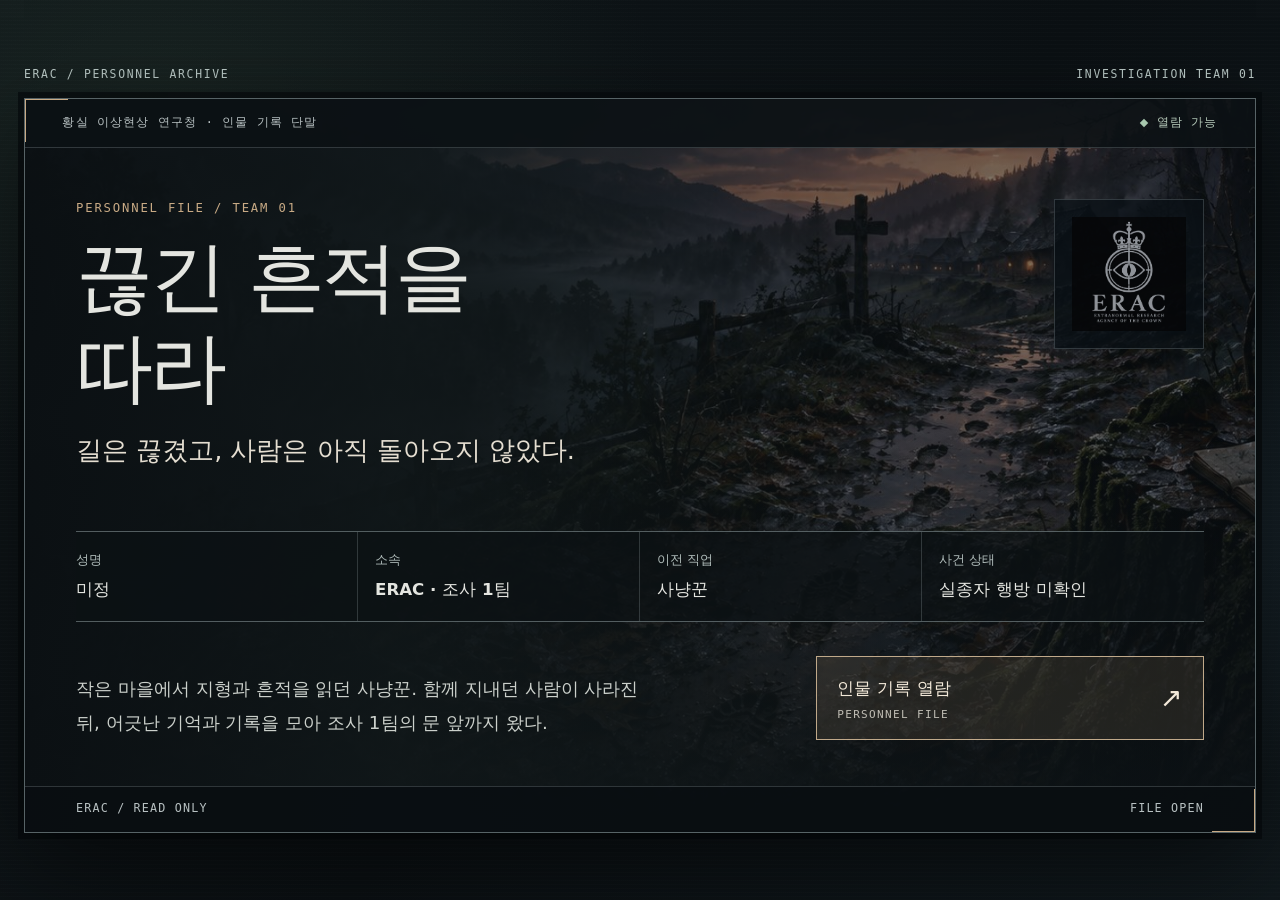
==== index.html @ 41267205 "Create Team 01 investigator profile site" ====
<!doctype html>
<html lang="ko">
  <head>
    <meta charset="utf-8" />
    <meta name="viewport" content="width=device-width, initial-scale=1" />
    <meta name="theme-color" content="#0b1013" />
    <meta name="description" content="사라진 사람의 흔적을 좇아 ERAC 조사 1팀에 합류한 새 조사원의 인물 기록." />
    <link rel="icon" type="image/svg+xml" href="data:image/svg+xml,%3Csvg xmlns='http://www.w3.org/2000/svg' viewBox='0 0 64 64'%3E%3Crect width='64' height='64' rx='12' fill='%230b1013'/%3E%3Cpath d='M18 17h28M18 32h23M18 47h28' stroke='%23c8aa85' stroke-width='6'/%3E%3C/svg%3E" />
    <link rel="stylesheet" href="styles.css?v=profile-1" />
    <link rel="preload" as="image" href="assets/forest-trail.jpg" />
    <title>끊긴 흔적 · ERAC 조사 1팀 인물 기록</title>
  </head>
  <body class="entry-page">
    <a class="skip-link" href="#entry-title">본문으로 건너뛰기</a>
    <main class="entry-shell">
      <header class="archive-rail" aria-label="연구청 기록 보관소">
        <span>ERAC / PERSONNEL ARCHIVE</span>
        <span>INVESTIGATION TEAM 01</span>
      </header>

      <section class="entry-document" aria-labelledby="entry-title">
        <div class="document-topline"><span>황실 이상현상 연구청 · 인물 기록 단말</span><span class="status-light">열람 가능</span></div>
        <div class="entry-scene" aria-hidden="true"></div>
        <div class="entry-content">
          <div class="entry-heading">
            <div>
              <p class="eyebrow">PERSONNEL FILE / TEAM 01</p>
              <h1 id="entry-title">끊긴 흔적을<br />따라</h1>
              <p class="entry-lead">길은 끊겼고, 사람은 아직 돌아오지 않았다.</p>
            </div>
            <div class="document-seal"><img src="assets/erac-logo.png" alt="" width="1254" height="1254" decoding="async" /></div>
          </div>

          <dl class="entry-metadata">
            <div><dt>성명</dt><dd>미정</dd></div>
            <div><dt>소속</dt><dd>ERAC · 조사 1팀</dd></div>
            <div><dt>이전 직업</dt><dd>사냥꾼</dd></div>
            <div><dt>사건 상태</dt><dd>실종자 행방 미확인</dd></div>
          </dl>

          <div class="entry-bottom">
            <p>작은 마을에서 지형과 흔적을 읽던 사냥꾼. 함께 지내던 사람이 사라진 뒤, 어긋난 기억과 기록을 모아 조사 1팀의 문 앞까지 왔다.</p>
            <a class="primary-link" href="profile.html"><span>인물 기록 열람<small>PERSONNEL FILE</small></span><span aria-hidden="true">↗</span></a>
          </div>
          <div class="document-end"><span>ERAC / READ ONLY</span><span>FILE OPEN</span></div>
        </div>
      </section>
    </main>
  </body>
</html>
---- styles.css ----
:root {
  color-scheme: dark;
  --bg: #0b1013;
  --panel: #151d23;
  --panel-soft: #1a252a;
  --text: #e4e5e0;
  --muted: #bec5c6;
  --line: rgba(182, 197, 200, .22);
  --line-strong: rgba(191, 207, 209, .4);
  --moss: #99aba2;
  --amber: #c8aa85;
  --mono: ui-monospace, "Cascadia Code", Consolas, monospace;
  --sans: "Malgun Gothic", "맑은 고딕", "Apple SD Gothic Neo", "Noto Sans KR", system-ui, sans-serif;
  font-family: var(--sans);
  font-size: 17px;
  line-height: 1.75;
  font-synthesis: none;
  text-rendering: optimizeLegibility;
}
* { box-sizing: border-box; }
html { scroll-behavior: smooth; scroll-padding-top: 2rem; }
body { min-width: 320px; margin: 0; color: var(--text); background: radial-gradient(ellipse at 12% 12%, #24342b6b, transparent 30rem), radial-gradient(ellipse at 87% 58%, #24374360, transparent 34rem), linear-gradient(130deg, #10171a, var(--bg) 54%, #10181c); }
body::before { content: ""; position: fixed; z-index: -1; inset: 0; pointer-events: none; opacity: .5; background: repeating-linear-gradient(0deg, transparent 0 3px, #c4d5d509 3px 4px); }
h1, h2, h3, p { margin-top: 0; }
h1, h2, h3 { word-break: keep-all; }
p { overflow-wrap: anywhere; }
a { color: inherit; }
a:focus-visible, summary:focus-visible { outline: 2px solid #e0c8aa; outline-offset: 4px; }
.skip-link { position: fixed; z-index: 20; top: .5rem; left: .5rem; transform: translateY(-170%); padding: .6rem 1rem; background: #f4f1e9; color: #15191a; }
.skip-link:focus { transform: none; }
.eyebrow { color: var(--amber); font: .72rem/1.6 var(--mono); letter-spacing: .15em; }

/* Archive entry */
.entry-shell { width: min(1240px, calc(100% - 48px)); min-height: 100svh; margin: auto; display: flex; flex-direction: column; justify-content: center; padding-block: 2.5rem; }
.archive-rail { display: flex; justify-content: space-between; gap: 1rem; margin-bottom: .85rem; color: #bac9c6; font: .67rem/1.4 var(--mono); letter-spacing: .15em; }
.entry-document { position: relative; isolation: isolate; overflow: hidden; border: 1px solid var(--line-strong); background: #121a1e; box-shadow: 0 35px 95px #0008, 0 0 0 6px #070b0db3; }
.entry-document::before, .entry-document::after { content: ""; position: absolute; z-index: 4; width: 42px; height: 42px; pointer-events: none; border-color: var(--amber); border-style: solid; }
.entry-document::before { left: -1px; top: -1px; border-width: 2px 0 0 2px; }
.entry-document::after { right: -1px; bottom: -1px; border-width: 0 2px 2px 0; }
.document-topline, .document-end { display: flex; justify-content: space-between; gap: 1rem; align-items: center; color: #b8c1c2; font: .69rem/1.5 var(--mono); letter-spacing: .1em; }
.document-topline { position: relative; z-index: 2; padding: .9rem 2.2rem; border-bottom: 1px solid var(--line); background: #0b1114e8; }
.status-light { color: #b5c9b9; white-space: nowrap; }
.status-light::before { content: ""; display: inline-block; width: 6px; height: 6px; margin-right: .55rem; background: #a8c8ae; transform: rotate(45deg); vertical-align: middle; }
.entry-scene { position: absolute; z-index: -1; inset: 0; background: linear-gradient(90deg, #0b1013f5 0%, #101719e8 30%, #1017198a 60%, #0b11158c 100%), linear-gradient(0deg, #0b1013 2%, transparent 55%), url("assets/forest-trail.jpg") center / cover no-repeat; }
.entry-content { position: relative; z-index: 1; padding: 3rem 3rem 0; }
.entry-heading { display: flex; justify-content: space-between; gap: 2rem; align-items: start; min-height: 240px; }
.entry-heading h1 { margin: .8rem 0 1rem; font-size: clamp(3rem, 6vw, 6.6rem); line-height: 1.18; letter-spacing: -.04em; }
.entry-lead { color: #e5ded1; font-size: clamp(1.2rem, 2vw, 1.6rem); line-height: 1.6; }
.document-seal { width: 150px; flex: 0 0 auto; padding: 1rem; border: 1px solid var(--line); background: #091015bd; }
.document-seal img { display: block; width: 100%; height: auto; opacity: .78; }
.entry-metadata { display: grid; grid-template-columns: repeat(4, minmax(0, 1fr)); margin: 2rem 0 0; border-block: 1px solid var(--line-strong); background: #0b1114bb; }
.entry-metadata div { min-width: 0; padding: .95rem 1rem; border-right: 1px solid var(--line); }
.entry-metadata div:first-child { padding-left: 0; }
.entry-metadata div:last-child { border: 0; }
.entry-metadata dt { color: #afbbb9; font-size: .78rem; }
.entry-metadata dd { margin: .25rem 0 0; font-size: .98rem; font-weight: 700; word-break: keep-all; }
.entry-bottom { display: grid; grid-template-columns: minmax(0, 1fr) minmax(240px, .55fr); gap: 2rem; align-items: end; padding: 2rem 0 2.7rem; }
.entry-bottom p { max-width: 590px; margin-bottom: 0; color: #cbd0cb; font-size: 1.08rem; line-height: 1.85; }
.primary-link { display: flex; align-items: center; justify-content: space-between; gap: 1rem; padding: 1rem 1.2rem; border: 1px solid #c0a98a; background: #aa8f6d26; color: #f3e9d9; font-weight: 700; text-decoration: none; transition: background .16s ease, transform .16s ease; }
.primary-link:hover { background: #aa8f6d42; transform: translateY(-2px); }
.primary-link small { display: block; margin-top: .18rem; color: #c0bdb4; font: .65rem/1.4 var(--mono); letter-spacing: .12em; }
.primary-link > span:last-child { font-size: 1.6rem; font-weight: 400; }
.document-end { margin-inline: -3rem; padding: .8rem 3rem; border-top: 1px solid var(--line); background: #090e11d9; }

/* Personnel file */
.site-header, .profile-shell, .site-footer { width: min(1240px, calc(100% - 48px)); margin-inline: auto; }
.site-header { min-height: 85px; display: flex; align-items: center; justify-content: space-between; gap: 2rem; border-bottom: 1px solid var(--line); }
.site-brand { display: inline-flex; gap: 1rem; align-items: center; text-decoration: none; }
.site-brand strong { display: grid; place-items: center; width: 4rem; height: 2.6rem; border: 1px solid var(--line-strong); color: #d7ddda; font: .85rem var(--mono); letter-spacing: .08em; }
.site-brand span { color: #c9d0ce; font-size: .88rem; }
.site-header nav { display: flex; flex-wrap: wrap; gap: .5rem 1.5rem; }
.site-header nav a { color: #c2cac9; font-size: .82rem; text-decoration: none; }
.site-header nav a:hover, .site-footer a:hover { color: #fff; text-decoration: underline; }
.profile-intro { display: grid; grid-template-columns: minmax(0, 1.6fr) minmax(300px, .82fr); gap: clamp(2rem, 5vw, 5rem); align-items: start; padding-top: 3.4rem; }
.profile-copy { min-width: 0; }
.profile-copy h1 { margin: .35rem 0 .2rem; font-size: clamp(3rem, 5.3vw, 5.7rem); line-height: 1.2; letter-spacing: -.04em; }
.profile-subtitle { margin: 0 0 2rem; color: #b9c8c2; font-size: clamp(1.12rem, 2vw, 1.5rem); }
.record-fields { display: grid; grid-template-columns: repeat(2, minmax(0, 1fr)); margin: 0; border-top: 1px solid var(--line-strong); }
.record-fields div { display: grid; grid-template-columns: 6.5rem minmax(0, 1fr); gap: .5rem; padding: .85rem .4rem; border-bottom: 1px solid var(--line); }
.record-fields div:nth-child(odd) { padding-left: 0; }
.record-fields dt { color: #a6b8b4; font-size: .82rem; }
.record-fields dd { margin: 0; color: #e2e6df; font-size: .91rem; font-weight: 600; word-break: keep-all; }
.profile-bio { padding-top: 2.6rem; }
.profile-bio h2 { margin-bottom: 1.2rem; font-size: 1.65rem; }
.profile-bio p { color: #ccd3d0; font-size: 1.06rem; line-height: 1.95; }
.profile-bio p + p { margin-top: 1.2rem; }
.portrait { position: sticky; top: 1.5rem; margin: 0; border: 1px solid var(--line-strong); padding: .6rem; background: #11191d; box-shadow: 0 26px 60px #0008; }
.portrait img { display: block; width: 100%; height: auto; aspect-ratio: 2 / 3; object-fit: cover; }
.portrait figcaption { display: flex; justify-content: space-between; flex-wrap: wrap; gap: .4rem; padding: .65rem .35rem .1rem; color: #afbcb7; font: .7rem/1.5 var(--mono); }
.story-route, .detail-section, .abilities-section, .field-section, .unresolved, .attachments { margin-top: 5rem; }
.section-heading { display: flex; justify-content: space-between; gap: 2rem; align-items: end; margin-bottom: 1.5rem; border-bottom: 1px solid var(--line-strong); }
.section-heading .eyebrow { order: 2; }
.section-heading h2 { margin: 0 0 .8rem; font-size: clamp(1.75rem, 3vw, 2.3rem); }
.story-route ol { display: grid; grid-template-columns: repeat(5, minmax(0, 1fr)); gap: .75rem; list-style: none; padding: 0; margin: 0; }
.story-route li { min-width: 0; padding: 1.1rem; border: 1px solid var(--line); background: linear-gradient(145deg, #1a2629, #111a1d); }
.story-route li > span { display: block; margin-bottom: 1.6rem; color: var(--amber); font: 1.2rem var(--mono); }
.story-route h3 { font-size: 1rem; line-height: 1.45; }
.story-route p { margin: 0; color: #bac7c1; font-size: .86rem; line-height: 1.7; }
.detail-grid { display: grid; grid-template-columns: repeat(2, minmax(0, 1fr)); gap: .8rem; }
.record-panel { padding: 1.6rem; border: 1px solid var(--line); background: linear-gradient(145deg, #182226, #11191d); }
.panel-number { color: var(--amber); font: .8rem var(--mono); }
.record-panel h3 { margin: .45rem 0 1rem; font-size: 1.4rem; }
.record-panel p { color: #cbd1cf; font-size: .98rem; line-height: 1.85; }
.record-panel p:last-child { margin-bottom: 0; }
.section-lead { max-width: 800px; margin-bottom: 1.5rem; color: #c8d0cd; font-size: 1.04rem; }
.ability-grid { display: grid; grid-template-columns: repeat(2, minmax(0, 1fr)); gap: .8rem; }
.ability-panel { border: 1px solid var(--line-strong); padding: 1.55rem; background: #172229; }
.ability-panel > span { color: var(--amber); font: .75rem var(--mono); letter-spacing: .1em; }
.ability-panel h3 { margin: .5rem 0 1rem; font-size: 1.45rem; }
.ability-panel p { color: #d0d7d4; line-height: 1.85; }
.ability-panel .limit { margin: 1.2rem 0 0; padding: 1rem; border-left: 2px solid #a99b89; background: #0e171b; }
.limit strong { display: block; color: #ddcab1; font-size: .82rem; }
.ability-cost { display: grid; grid-template-columns: 10rem minmax(0, 1fr); gap: 1rem; margin-top: .8rem; padding: 1.2rem 1.5rem; border: 1px solid #716259; background: #251f1cc9; }
.ability-cost strong { color: #e1c6aa; }
.ability-cost p { margin: 0; color: #d3ccc3; }
.field-layout { display: grid; grid-template-columns: minmax(0, 1.1fr) minmax(0, 1fr); border: 1px solid var(--line); background: #172027; }
.field-layout > img { display: block; width: 100%; height: 100%; max-height: 340px; object-fit: cover; }
.field-copy { padding: 1.5rem; }
.field-copy p { color: #cbd1cf; line-height: 1.85; }
.field-copy p:last-child { margin: 0; }
.field-copy strong { color: #e6ddce; }
.unresolved { padding: clamp(1.5rem, 4vw, 3rem); border-left: 2px solid var(--amber); background: linear-gradient(110deg, #283029, #161e20); }
.unresolved h2 { margin: .2rem 0 1rem; font-size: clamp(1.7rem, 3.4vw, 2.8rem); }
.unresolved p:last-child { max-width: 870px; margin: 0; color: #d0d7d1; font-size: 1.05rem; line-height: 1.9; }
.attachments { border: 1px solid var(--line); background: #121a1e; }
.attachments summary { padding: 1rem 1.4rem; cursor: pointer; font-size: 1.1rem; font-weight: 700; }
.attachments summary span { float: right; color: #9daea9; font: .75rem/1.8 var(--mono); }
.attachment-grid { display: grid; grid-template-columns: repeat(2, minmax(0, 1fr)); gap: .8rem; padding: .8rem; border-top: 1px solid var(--line); }
.attachment-grid figure { min-width: 0; margin: 0; background: #0d1518; }
.attachment-grid img { display: block; width: 100%; height: 235px; object-fit: cover; }
.attachment-grid figcaption { padding: .6rem .8rem; color: #b4c0bc; font-size: .8rem; }
.closing-line { margin: 4rem 0 5rem; text-align: center; color: #e4dbce; font-size: clamp(1.15rem, 2vw, 1.55rem); line-height: 1.7; }
.site-footer { display: flex; justify-content: space-between; gap: 1rem; padding: 1.4rem 0 2rem; border-top: 1px solid var(--line); color: #a9b7b3; font: .72rem/1.5 var(--mono); }
.site-footer a { text-decoration: none; }

@media (max-width: 920px) {
  .profile-intro { grid-template-columns: minmax(0, 1fr) minmax(240px, .7fr); gap: 1.5rem; }
  .record-fields { grid-template-columns: 1fr; }
  .record-fields div:nth-child(odd) { padding-left: .4rem; }
  .story-route ol { grid-template-columns: repeat(3, minmax(0, 1fr)); }
}
@media (max-width: 700px) {
  :root { font-size: 16px; }
  html { scroll-padding-top: 1rem; }
  .entry-shell, .site-header, .profile-shell, .site-footer { width: min(100% - 28px, 1240px); }
  .archive-rail { font-size: .58rem; letter-spacing: .05em; }
  .document-topline { padding: .75rem 1rem; font-size: .65rem; letter-spacing: 0; }
  .entry-scene { background: linear-gradient(180deg, #0b1013b3 0%, #0b1013ee 42%, #0b1013 100%), url("assets/forest-trail.jpg") 63% top / auto 350px no-repeat; }
  .entry-content { padding: 1.4rem 1.15rem 0; }
  .entry-heading { min-height: 0; gap: .7rem; }
  .entry-heading h1 { font-size: clamp(2.7rem, 12vw, 4rem); }
  .entry-lead { font-size: 1.08rem; }
  .document-seal { width: 80px; padding: .5rem; }
  .entry-metadata { grid-template-columns: repeat(2, minmax(0, 1fr)); margin-top: 1rem; }
  .entry-metadata div:nth-child(2) { border-right: 0; }
  .entry-metadata div:nth-child(-n+2) { border-bottom: 1px solid var(--line); }
  .entry-metadata div:nth-child(3) { padding-left: 0; }
  .entry-bottom { grid-template-columns: 1fr; gap: 1.3rem; padding: 1.4rem 0 2rem; }
  .entry-bottom p { font-size: 1rem; }
  .document-end { margin-inline: -1.15rem; padding: .8rem 1.15rem; font-size: .63rem; }
  .site-header { align-items: flex-start; flex-wrap: wrap; gap: .65rem; padding: .8rem 0; }
  .site-header nav { width: 100%; gap: .4rem 1rem; }
  .site-header nav a { font-size: .82rem; }
  .profile-intro { grid-template-columns: 1fr; padding-top: 2rem; }
  .profile-copy h1 { font-size: 3rem; }
  .profile-subtitle { margin-bottom: 1.4rem; }
  .record-fields div { grid-template-columns: 5.8rem minmax(0, 1fr); }
  .portrait { position: static; max-width: 480px; margin-inline: auto; }
  .portrait img { max-height: 650px; }
  .profile-bio p { font-size: 1rem; line-height: 1.82; }
  .story-route, .detail-section, .abilities-section, .field-section, .unresolved, .attachments { margin-top: 3.5rem; }
  .section-heading { align-items: start; flex-direction: column; gap: 0; }
  .section-heading .eyebrow { order: 0; margin-bottom: .3rem; }
  .story-route ol, .detail-grid, .ability-grid, .field-layout, .attachment-grid { grid-template-columns: 1fr; }
  .story-route li { display: flex; gap: 1rem; }
  .story-route li > span { margin: 0; }
  .record-panel, .ability-panel, .field-copy { padding: 1.2rem; }
  .ability-cost { grid-template-columns: 1fr; gap: .35rem; padding: 1.2rem; }
  .field-layout > img { height: 205px; }
  .attachment-grid img { height: 190px; }
  .site-footer { flex-wrap: wrap; font-size: .68rem; }
}
@media (prefers-reduced-motion: reduce) {
  html { scroll-behavior: auto; }
  *, *::before, *::after { transition-duration: .001ms !important; animation-duration: .001ms !important; }
}
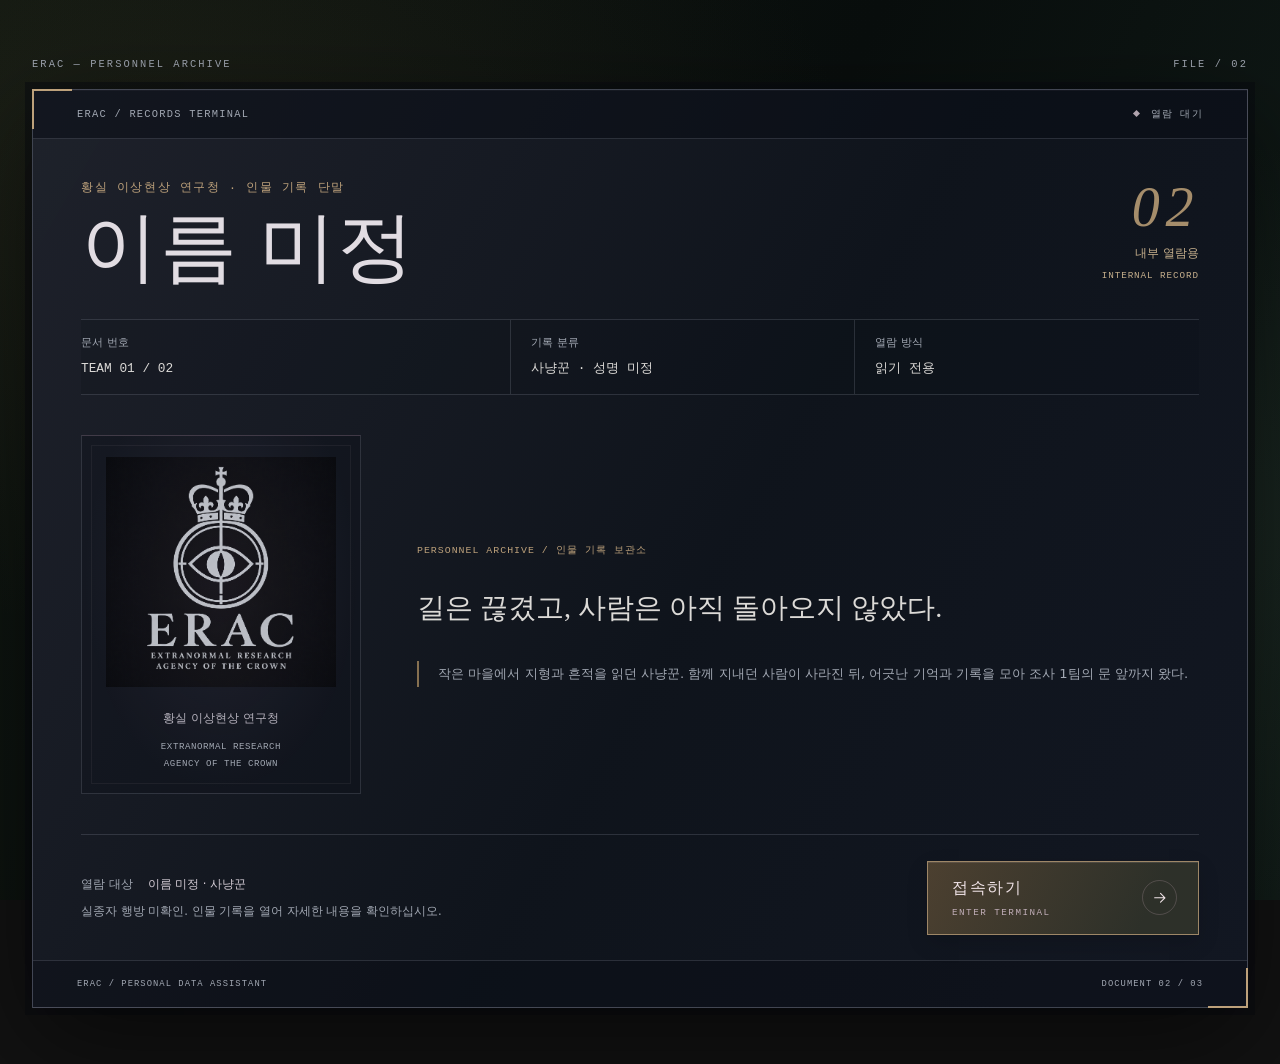
==== commit bb7684cc: "Match Laika dossier design with character palette" ====
--- a/index.html
+++ b/index.html
@@ -3,47 +3,25 @@
   <head>
     <meta charset="utf-8" />
     <meta name="viewport" content="width=device-width, initial-scale=1" />
-    <meta name="theme-color" content="#0b1013" />
-    <meta name="description" content="사라진 사람의 흔적을 좇아 ERAC 조사 1팀에 합류한 새 조사원의 인물 기록." />
-    <link rel="icon" type="image/svg+xml" href="data:image/svg+xml,%3Csvg xmlns='http://www.w3.org/2000/svg' viewBox='0 0 64 64'%3E%3Crect width='64' height='64' rx='12' fill='%230b1013'/%3E%3Cpath d='M18 17h28M18 32h23M18 47h28' stroke='%23c8aa85' stroke-width='6'/%3E%3C/svg%3E" />
-    <link rel="stylesheet" href="styles.css?v=profile-1" />
-    <link rel="preload" as="image" href="assets/forest-trail.jpg" />
-    <title>끊긴 흔적 · ERAC 조사 1팀 인물 기록</title>
+    <meta name="description" content="사라진 사람의 흔적을 좇아 ERAC 조사 1팀에 합류한 조사원의 인물 기록." />
+    <meta name="theme-color" content="#0a1012" />
+    <link rel="stylesheet" href="styles.css?v=archive-3" />
+    <title>이름 미정 · 사냥꾼 인물 기록</title>
   </head>
   <body class="entry-page">
-    <a class="skip-link" href="#entry-title">본문으로 건너뛰기</a>
+    <a class="skip-link" href="#terminal-title">본문으로 건너뛰기</a>
     <main class="entry-shell">
-      <header class="archive-rail" aria-label="연구청 기록 보관소">
-        <span>ERAC / PERSONNEL ARCHIVE</span>
-        <span>INVESTIGATION TEAM 01</span>
-      </header>
-
-      <section class="entry-document" aria-labelledby="entry-title">
-        <div class="document-topline"><span>황실 이상현상 연구청 · 인물 기록 단말</span><span class="status-light">열람 가능</span></div>
-        <div class="entry-scene" aria-hidden="true"></div>
-        <div class="entry-content">
-          <div class="entry-heading">
-            <div>
-              <p class="eyebrow">PERSONNEL FILE / TEAM 01</p>
-              <h1 id="entry-title">끊긴 흔적을<br />따라</h1>
-              <p class="entry-lead">길은 끊겼고, 사람은 아직 돌아오지 않았다.</p>
-            </div>
-            <div class="document-seal"><img src="assets/erac-logo.png" alt="" width="1254" height="1254" decoding="async" /></div>
-          </div>
-
-          <dl class="entry-metadata">
-            <div><dt>성명</dt><dd>미정</dd></div>
-            <div><dt>소속</dt><dd>ERAC · 조사 1팀</dd></div>
-            <div><dt>이전 직업</dt><dd>사냥꾼</dd></div>
-            <div><dt>사건 상태</dt><dd>실종자 행방 미확인</dd></div>
-          </dl>
-
-          <div class="entry-bottom">
-            <p>작은 마을에서 지형과 흔적을 읽던 사냥꾼. 함께 지내던 사람이 사라진 뒤, 어긋난 기억과 기록을 모아 조사 1팀의 문 앞까지 왔다.</p>
-            <a class="primary-link" href="profile.html"><span>인물 기록 열람<small>PERSONNEL FILE</small></span><span aria-hidden="true">↗</span></a>
-          </div>
-          <div class="document-end"><span>ERAC / READ ONLY</span><span>FILE OPEN</span></div>
+      <div class="archive-rail" aria-hidden="true"><span>ERAC — PERSONNEL ARCHIVE</span><span>FILE / 02</span></div>
+      <section class="pda-document" aria-labelledby="terminal-title">
+        <header class="document-bar"><span>ERAC / RECORDS TERMINAL</span><span class="document-status"><span aria-hidden="true"></span>열람 대기</span></header>
+        <div class="document-heading"><div><p class="document-kicker">황실 이상현상 연구청 · 인물 기록 단말</p><h1 id="terminal-title" class="pending-title">이름 미정</h1></div><span class="document-stamp"><span class="stamp-number" aria-hidden="true">02</span>내부 열람용<br /><span lang="en">INTERNAL RECORD</span></span></div>
+        <dl class="document-metadata"><div><dt>문서 번호</dt><dd>TEAM 01 / 02</dd></div><div><dt>기록 분류</dt><dd>사냥꾼 · 성명 미정</dd></div><div><dt>열람 방식</dt><dd>읽기 전용</dd></div></dl>
+        <div class="document-body">
+          <figure class="document-seal"><img src="assets/erac-logo.png" width="1254" height="1254" alt="ERAC 황실 이상현상 연구청 문장" decoding="async" /><figcaption>황실 이상현상 연구청<span lang="en">EXTRANORMAL RESEARCH<br />AGENCY OF THE CROWN</span></figcaption></figure>
+          <div class="opening"><p class="document-kicker">PERSONNEL ARCHIVE / 인물 기록 보관소</p><blockquote class="case-quote" lang="ko"><p>길은 끊겼고, 사람은 아직 돌아오지 않았다.</p></blockquote><p class="opening-translation">작은 마을에서 지형과 흔적을 읽던 사냥꾼. 함께 지내던 사람이 사라진 뒤, 어긋난 기억과 기록을 모아 조사 1팀의 문 앞까지 왔다.</p></div>
         </div>
+        <div class="document-access"><p class="access-notice">열람 대상 <strong>이름 미정 · 사냥꾼</strong><span>실종자 행방 미확인. 인물 기록을 열어 자세한 내용을 확인하십시오.</span></p><a class="access-button" href="profile.html" aria-label="접속하기"><span class="access-copy"><span class="access-label">접속하기</span><span class="access-caption" aria-hidden="true">ENTER TERMINAL</span></span><span class="access-arrow" aria-hidden="true"><svg viewBox="0 0 24 24" fill="none"><path d="M5 12h14m-6-6 6 6-6 6" stroke="currentColor" stroke-width="1.5" stroke-linecap="round" stroke-linejoin="round" /></svg></span></a></div>
+        <div class="document-end"><span>ERAC / PERSONAL DATA ASSISTANT</span><span>DOCUMENT 02 <span aria-hidden="true">/</span> 03</span></div>
       </section>
     </main>
   </body>
--- a/styles.css
+++ b/styles.css
@@ -1,186 +1,336 @@
+/* ERAC archive: charcoal, storm blue, faded wine, silver. No external assets. */
 :root {
   color-scheme: dark;
-  --bg: #0b1013;
-  --panel: #151d23;
-  --panel-soft: #1a252a;
-  --text: #e4e5e0;
-  --muted: #bec5c6;
-  --line: rgba(182, 197, 200, .22);
-  --line-strong: rgba(191, 207, 209, .4);
-  --moss: #99aba2;
-  --amber: #c8aa85;
+  --ink: #0b100f;
+  --panel: #141a23;
+  --text: #dcdad7;
+  --muted: #a1a7b2;
+  --line: rgba(176, 184, 200, .18);
+  --silver: #b7b5c5;
+  --wine: #bda17b;
+  --wine-dark: #4b4134;
   --mono: ui-monospace, "Cascadia Code", Consolas, monospace;
-  --sans: "Malgun Gothic", "맑은 고딕", "Apple SD Gothic Neo", "Noto Sans KR", system-ui, sans-serif;
-  font-family: var(--sans);
-  font-size: 17px;
-  line-height: 1.75;
+  font-family: Pretendard, "Noto Sans KR", system-ui, -apple-system, "Segoe UI", sans-serif;
   font-synthesis: none;
   text-rendering: optimizeLegibility;
 }
 * { box-sizing: border-box; }
+[hidden] { display: none !important; }
 html { scroll-behavior: smooth; scroll-padding-top: 2rem; }
-body { min-width: 320px; margin: 0; color: var(--text); background: radial-gradient(ellipse at 12% 12%, #24342b6b, transparent 30rem), radial-gradient(ellipse at 87% 58%, #24374360, transparent 34rem), linear-gradient(130deg, #10171a, var(--bg) 54%, #10181c); }
-body::before { content: ""; position: fixed; z-index: -1; inset: 0; pointer-events: none; opacity: .5; background: repeating-linear-gradient(0deg, transparent 0 3px, #c4d5d509 3px 4px); }
+body {
+  min-width: 320px;
+  margin: 0;
+  min-height: 100vh;
+  color: var(--text);
+  background:
+    radial-gradient(ellipse at 12% 20%, rgba(87, 72, 46, .19), transparent 44%),
+    radial-gradient(ellipse at 87% 58%, rgba(57, 78, 65, .24), transparent 52%),
+    linear-gradient(115deg, #101711, #090e0d 52%, #121d19);
+  background-attachment: fixed;
+}
+body::before {
+  content: "";
+  position: fixed;
+  inset: 0;
+  pointer-events: none;
+  background:
+    linear-gradient(90deg, transparent calc(50% - 660px), var(--line) calc(50% - 659px), transparent calc(50% - 658px), transparent calc(50% + 658px), var(--line) calc(50% + 659px), transparent calc(50% + 660px)),
+    repeating-linear-gradient(0deg, transparent 0 3px, rgba(167, 174, 194, .015) 3px 4px);
+  opacity: .65;
+  z-index: -1;
+}
+a { color: inherit; }
+a:focus-visible, summary:focus-visible {
+  outline: 2px solid #c9b9c8;
+  outline-offset: 6px;
+}
 h1, h2, h3, p { margin-top: 0; }
-h1, h2, h3 { word-break: keep-all; }
-p { overflow-wrap: anywhere; }
-a { color: inherit; }
-a:focus-visible, summary:focus-visible { outline: 2px solid #e0c8aa; outline-offset: 4px; }
-.skip-link { position: fixed; z-index: 20; top: .5rem; left: .5rem; transform: translateY(-170%); padding: .6rem 1rem; background: #f4f1e9; color: #15191a; }
-.skip-link:focus { transform: none; }
-.eyebrow { color: var(--amber); font: .72rem/1.6 var(--mono); letter-spacing: .15em; }
+h1 { margin-bottom: 0; font-family: Georgia, "Times New Roman", serif; font-weight: 400; }
+.shell, footer { width: min(1220px, calc(100% - 64px)); margin-inline: auto; }
+.eyebrow, .document-kicker {
+  color: var(--wine);
+  font: .72rem/1.8 var(--mono);
+  letter-spacing: .14em;
+}
+.entry-shell {
+  width: min(1220px, calc(100% - 64px));
+  min-height: 100svh;
+  margin-inline: auto;
+  display: flex;
+  flex-direction: column;
+  justify-content: center;
+  padding-block: 3.5rem;
+}
+.archive-rail {
+  display: flex;
+  justify-content: space-between;
+  gap: 1rem;
+  padding: 0 0 1rem;
+  color: var(--muted);
+  font: .65rem/1.6 var(--mono);
+  letter-spacing: .2em;
+}
+.pda-document {
+  position: relative;
+  border: 1px solid rgba(175, 179, 199, .3);
+  background: linear-gradient(120deg, rgba(31, 34, 44, .97), rgba(15, 20, 28, .99) 55%, #121722);
+  box-shadow: 0 32px 100px #0008, 0 0 0 7px #090b1080, inset 0 1px #d4c7d315;
+}
+.pda-document::before, .pda-document::after {
+  content: "";
+  position: absolute;
+  pointer-events: none;
+  width: 38px;
+  height: 38px;
+  border-color: var(--wine);
+  border-style: solid;
+}
+.pda-document::before { top: -1px; left: -1px; border-width: 2px 0 0 2px; }
+.pda-document::after { bottom: -1px; right: -1px; border-width: 0 2px 2px 0; }
+.document-bar, .document-end {
+  display: flex;
+  justify-content: space-between;
+  align-items: center;
+  gap: 1rem;
+  padding: 1rem 2.75rem;
+  color: var(--muted);
+  font: .65rem/1.6 var(--mono);
+  letter-spacing: .12em;
+}
+.document-bar { background: #090d1480; border-bottom: 1px solid var(--line); }
+.document-status { display: inline-flex; align-items: center; gap: .7rem; white-space: nowrap; }
+.document-status > span { width: 5px; height: 5px; background: #b1a4ae; transform: rotate(45deg); }
+.document-heading { display: flex; justify-content: space-between; align-items: center; gap: 2rem; padding: 2.4rem 3rem 2rem; }
+.document-kicker { margin-bottom: .75rem; word-break: keep-all; }
+.document-heading h1 { font-size: clamp(3.5rem, 6vw, 5.8rem); letter-spacing: .16em; line-height: 1; color: #e1dce2; }
+.document-stamp { text-align: right; color: #c6af8c; font-size: .75rem; line-height: 1.8; }
+.document-stamp > span { font: .58rem/1.8 var(--mono); letter-spacing: .1em; }
+.document-stamp .stamp-number { display: block; font: italic 3.5rem/1 Georgia, serif; color: #a58d6b; margin-bottom: .5rem; }
+.document-metadata { display: grid; grid-template-columns: 1.25fr 1fr 1fr; margin: 0 3rem; border-block: 1px solid var(--line); background: #090d142b; }
+.document-metadata > div { padding: .9rem 1.25rem; border-right: 1px solid var(--line); }
+.document-metadata > div:first-child { padding-left: 0; }
+.document-metadata > div:last-child { border: 0; }
+.document-metadata dt { color: var(--muted); font-size: .7rem; }
+.document-metadata dd { margin: .5rem 0 0; font: .8rem/1.7 var(--mono); }
+.document-body { display: grid; grid-template-columns: 280px minmax(0, 1fr); align-items: center; gap: 3.5rem; padding: 2.5rem 3rem; }
+.document-seal {
+  position: relative;
+  isolation: isolate;
+  margin: 0;
+  padding: 1.3rem 1.5rem;
+  text-align: center;
+  background: radial-gradient(ellipse at 50% 40%, #85739120, transparent 70%), #0c111a55;
+  border: 1px solid var(--line);
+  border-top-color: #8b768960;
+}
+.document-seal::before { content: ""; position: absolute; inset: 9px; border: 1px solid #a69aaa15; pointer-events: none; }
+.document-seal img { display: block; width: 100%; height: auto; mix-blend-mode: screen; }
+.document-seal figcaption { margin-top: 1.3rem; color: #b6b2bd; font-size: .78rem; line-height: 1.8; }
+.document-seal figcaption span { display: block; margin-top: .6rem; color: var(--muted); font: .57rem/1.8 var(--mono); letter-spacing: .06em; }
+.opening { min-width: 0; padding-block: .5rem; }
+.opening .document-kicker { font-size: .62rem; letter-spacing: .1em; margin-bottom: 1.6rem; }
+.opening blockquote { margin: 0 0 1.4rem; }
+.opening blockquote p { margin: 0; font-family: Georgia, "Times New Roman", serif; line-height: 1.55; }
+.opening blockquote[lang="fr"] p { font-size: clamp(1.5rem, 2.3vw, 2.15rem); font-style: italic; color: #e0d7dc; }
+.opening blockquote[lang="en"] p { font-size: clamp(1.05rem, 1.4vw, 1.3rem); color: #b5bac8; }
+.opening-translation { margin: 1.8rem 0 0; padding-left: 1.2rem; border-left: 2px solid #867050; color: var(--muted); font-size: .8rem; line-height: 2; word-break: keep-all; }
+.document-access { display: flex; justify-content: space-between; align-items: center; gap: 2rem; margin: 0 3rem; padding: 1.6rem 0; border-top: 1px solid var(--line); }
+.access-notice { margin: 0; color: var(--muted); font-size: .72rem; line-height: 1.8; }
+.access-notice strong { margin-left: .7rem; color: #d3cbd4; font-weight: 500; }
+.access-notice > span { display: block; margin-top: .4rem; }
+.access-button {
+  display: inline-flex;
+  justify-content: space-between;
+  align-items: center;
+  flex-shrink: 0;
+  width: 17rem;
+  min-height: 4.4rem;
+  padding: 1rem 1.3rem 1rem 1.5rem;
+  border: 1px solid #9e8767;
+  background: linear-gradient(115deg, #4c4030, #2d3029 80%);
+  box-shadow: inset 0 1px #d4bec225, 0 8px 20px #0002;
+  color: #f0e3e7;
+  text-decoration: none;
+  transition: background 180ms, border-color 180ms, transform 180ms;
+}
+.access-copy { display: grid; gap: .5rem; }
+.access-label { font-size: 1rem; letter-spacing: .1em; }
+.access-caption { color: #c1aeb8; font: .58rem var(--mono); letter-spacing: .16em; }
+.access-arrow { display: grid; place-items: center; width: 2.2rem; height: 2.2rem; border: 1px solid #b49da645; border-radius: 50%; transition: transform 180ms; }
+.access-arrow svg { width: 1.1rem; height: 1.1rem; }
+.access-button:hover { background: linear-gradient(115deg, #5c4e37, #3b4034); border-color: #d5bd97; transform: translateY(-2px); }
+.access-button:hover .access-arrow { transform: translateX(3px); }
+.access-button:active { transform: none; }
+.document-end { border-top: 1px solid var(--line); background: #090d1460; font-size: .55rem; }
 
-/* Archive entry */
-.entry-shell { width: min(1240px, calc(100% - 48px)); min-height: 100svh; margin: auto; display: flex; flex-direction: column; justify-content: center; padding-block: 2.5rem; }
-.archive-rail { display: flex; justify-content: space-between; gap: 1rem; margin-bottom: .85rem; color: #bac9c6; font: .67rem/1.4 var(--mono); letter-spacing: .15em; }
-.entry-document { position: relative; isolation: isolate; overflow: hidden; border: 1px solid var(--line-strong); background: #121a1e; box-shadow: 0 35px 95px #0008, 0 0 0 6px #070b0db3; }
-.entry-document::before, .entry-document::after { content: ""; position: absolute; z-index: 4; width: 42px; height: 42px; pointer-events: none; border-color: var(--amber); border-style: solid; }
-.entry-document::before { left: -1px; top: -1px; border-width: 2px 0 0 2px; }
-.entry-document::after { right: -1px; bottom: -1px; border-width: 0 2px 2px 0; }
-.document-topline, .document-end { display: flex; justify-content: space-between; gap: 1rem; align-items: center; color: #b8c1c2; font: .69rem/1.5 var(--mono); letter-spacing: .1em; }
-.document-topline { position: relative; z-index: 2; padding: .9rem 2.2rem; border-bottom: 1px solid var(--line); background: #0b1114e8; }
-.status-light { color: #b5c9b9; white-space: nowrap; }
-.status-light::before { content: ""; display: inline-block; width: 6px; height: 6px; margin-right: .55rem; background: #a8c8ae; transform: rotate(45deg); vertical-align: middle; }
-.entry-scene { position: absolute; z-index: -1; inset: 0; background: linear-gradient(90deg, #0b1013f5 0%, #101719e8 30%, #1017198a 60%, #0b11158c 100%), linear-gradient(0deg, #0b1013 2%, transparent 55%), url("assets/forest-trail.jpg") center / cover no-repeat; }
-.entry-content { position: relative; z-index: 1; padding: 3rem 3rem 0; }
-.entry-heading { display: flex; justify-content: space-between; gap: 2rem; align-items: start; min-height: 240px; }
-.entry-heading h1 { margin: .8rem 0 1rem; font-size: clamp(3rem, 6vw, 6.6rem); line-height: 1.18; letter-spacing: -.04em; }
-.entry-lead { color: #e5ded1; font-size: clamp(1.2rem, 2vw, 1.6rem); line-height: 1.6; }
-.document-seal { width: 150px; flex: 0 0 auto; padding: 1rem; border: 1px solid var(--line); background: #091015bd; }
-.document-seal img { display: block; width: 100%; height: auto; opacity: .78; }
-.entry-metadata { display: grid; grid-template-columns: repeat(4, minmax(0, 1fr)); margin: 2rem 0 0; border-block: 1px solid var(--line-strong); background: #0b1114bb; }
-.entry-metadata div { min-width: 0; padding: .95rem 1rem; border-right: 1px solid var(--line); }
-.entry-metadata div:first-child { padding-left: 0; }
-.entry-metadata div:last-child { border: 0; }
-.entry-metadata dt { color: #afbbb9; font-size: .78rem; }
-.entry-metadata dd { margin: .25rem 0 0; font-size: .98rem; font-weight: 700; word-break: keep-all; }
-.entry-bottom { display: grid; grid-template-columns: minmax(0, 1fr) minmax(240px, .55fr); gap: 2rem; align-items: end; padding: 2rem 0 2.7rem; }
-.entry-bottom p { max-width: 590px; margin-bottom: 0; color: #cbd0cb; font-size: 1.08rem; line-height: 1.85; }
-.primary-link { display: flex; align-items: center; justify-content: space-between; gap: 1rem; padding: 1rem 1.2rem; border: 1px solid #c0a98a; background: #aa8f6d26; color: #f3e9d9; font-weight: 700; text-decoration: none; transition: background .16s ease, transform .16s ease; }
-.primary-link:hover { background: #aa8f6d42; transform: translateY(-2px); }
-.primary-link small { display: block; margin-top: .18rem; color: #c0bdb4; font: .65rem/1.4 var(--mono); letter-spacing: .12em; }
-.primary-link > span:last-child { font-size: 1.6rem; font-weight: 400; }
-.document-end { margin-inline: -3rem; padding: .8rem 3rem; border-top: 1px solid var(--line); background: #090e11d9; }
+/* Personal dossier */
+.topbar { display: flex; justify-content: space-between; align-items: center; gap: 2rem; min-height: 100px; border-bottom: 1px solid var(--line); }
+.brand { font-family: Georgia, serif; font-size: 1.35rem; letter-spacing: .22em; text-decoration: none; color: #ded7c7; }
+.brand-subtitle { display: block; margin-top: .6rem; font: .65rem/1.7 var(--mono); color: var(--muted); letter-spacing: .1em; }
+.header-nav { display: flex; gap: 1.8rem; flex-wrap: wrap; }
+.exit-link { font-size: .8rem; color: #b5b0c1; text-decoration: none; padding-block: .65rem; border-bottom: 1px solid transparent; }
+.exit-link:hover { color: #e4d8e4; border-bottom-color: var(--wine); }
+.intro { display: grid; grid-template-columns: minmax(0, 1fr) minmax(0, .95fr); gap: clamp(2.5rem, 6vw, 5.5rem); align-items: start; padding: 4rem 0; }
+.intro .eyebrow { display: flex; align-items: center; gap: .9rem; margin-bottom: 1.5rem; }
+.intro .eyebrow::before { content: ""; width: 2rem; height: 1px; background: var(--wine); }
+.intro h1 { color: #e7dfd1; font-size: clamp(3.6rem, 7vw, 6.5rem); letter-spacing: .06em; line-height: 1; }
+.character-name { font-size: 1.05rem; margin: 1rem 0 2.4rem; color: #c8bca8; letter-spacing: .4em; }
+.record-fields { margin: 0; padding: .3rem 1.4rem; border: 1px solid var(--line); border-left: 2px solid #867350; background: linear-gradient(120deg, #1b1c2760, #12192290); font-size: .9rem; }
+.record-fields > div { display: grid; grid-template-columns: 4rem minmax(0, 1fr); gap: 1rem; padding: .9rem 0; border-bottom: 1px solid #b0b8c813; line-height: 1.7; }
+.record-fields > div:last-child { border: none; }
+.record-fields dt { color: var(--muted); font-size: .8rem; }
+.record-fields dd { margin: 0; }
+.field-title, .field-subtitle, .field-meta { display: block; }
+.field-title { color: #e0d6c2; font-weight: 550; }
+.field-subtitle { margin-top: .35rem; font-size: .85rem; }
+.field-meta { margin-top: .4rem; color: #a3a7b6; font: .68rem/1.75 var(--mono); overflow-wrap: anywhere; }
+.field-description { margin: .65rem 0 0; color: var(--muted); font-size: .82rem; line-height: 1.9; word-break: keep-all; overflow-wrap: anywhere; }
+.profile-bio { margin-top: 2.4rem; }
+.profile-bio h2 { display: flex; align-items: center; gap: 1rem; font-size: .9rem; font-weight: 500; color: #d0b68f; margin-bottom: 1.5rem; }
+.profile-bio h2::after { content: ""; height: 1px; background: var(--line); flex: 1; }
+.profile-bio p { font-size: .95rem; line-height: 2; margin-bottom: 1.1rem; word-break: keep-all; overflow-wrap: anywhere; color: #c4c5ce; }
+.portrait { position: sticky; top: 2rem; min-width: 0; margin: 0; padding: .65rem; border: 1px solid #bea77c4a; background: linear-gradient(145deg, #28291f, #131e1a 60%); box-shadow: 18px 22px 55px #0005; }
+.portrait::before { content: ""; position: absolute; top: -.5rem; right: -.5rem; width: 3rem; height: 3rem; border-top: 2px solid #b89d78; border-right: 2px solid #b89d78; pointer-events: none; }
+.portrait img, .image-grid img { display: block; width: 100%; height: auto; }
+.portrait figcaption { display: flex; justify-content: space-between; gap: 1rem; padding: 1.1rem .45rem .4rem; font: .65rem/1.7 var(--mono); color: #c5b492; letter-spacing: .1em; }
+.personnel-detail { margin-bottom: 3.5rem; }
+.detail-heading { display: flex; align-items: center; justify-content: space-between; flex-wrap: wrap; gap: 1rem; padding: 1.5rem 0; border-top: 1px solid #aa91684d; }
+.detail-heading h2 { font-size: 1.1rem; font-weight: 500; margin: 0; color: #d8cbd7; }
+.detail-heading > span { font: .62rem var(--mono); color: var(--muted); letter-spacing: .14em; }
+.detail-grid { display: grid; grid-template-columns: repeat(2, minmax(0, 1fr)); gap: 1rem; }
+.record-panel { padding: 2rem; border: 1px solid var(--line); background: linear-gradient(135deg, #1b2520, #121720 80%); }
+.record-panel:nth-child(even) { background: linear-gradient(135deg, #26231e, #171c19 80%); }
+.record-panel h3 { display: flex; align-items: center; gap: 1rem; color: #ddc9a9; font-size: .95rem; font-weight: 500; margin-bottom: 1.5rem; }
+.section-number { font: italic 1.4rem Georgia, serif; color: #c1a27b; padding-right: .8rem; border-right: 1px solid #ab85904d; }
+.record-panel p { margin: 0; color: #c2c4ce; font-size: .92rem; line-height: 2; word-break: keep-all; overflow-wrap: anywhere; }
+.record-panel p + p { margin-top: 1rem; }
+.attachments { margin: 0 0 3.5rem; border-block: 1px solid var(--line); background: #18202b50; }
+.attachments summary { padding: 1.5rem; cursor: pointer; color: #d9c3a2; font-size: .9rem; }
+.attachments summary::marker { color: var(--wine); }
+.attachments summary span { float: right; color: var(--muted); font: .65rem/1.8 var(--mono); }
+.image-grid { display: grid; grid-template-columns: repeat(3, minmax(0, 1fr)); align-items: start; gap: 1.5rem; padding: .5rem 1.5rem 1.5rem; }
+.image-grid figure { margin: 0; min-width: 0; border: 1px solid var(--line); background: #0c111b; }
+.image-grid figcaption { padding: .8rem; color: var(--muted); font: .7rem var(--mono); }
+footer { display: flex; justify-content: space-between; gap: 1rem; border-top: 1px solid var(--line); padding: 1.5rem 0 2.5rem; }
+footer p { margin: 0; font: .62rem/1.6 var(--mono); letter-spacing: .1em; color: var(--muted); }
+.empty-record { padding: 4rem 0; line-height: 1.9; }
 
-/* Personnel file */
-.site-header, .profile-shell, .site-footer { width: min(1240px, calc(100% - 48px)); margin-inline: auto; }
-.site-header { min-height: 85px; display: flex; align-items: center; justify-content: space-between; gap: 2rem; border-bottom: 1px solid var(--line); }
-.site-brand { display: inline-flex; gap: 1rem; align-items: center; text-decoration: none; }
-.site-brand strong { display: grid; place-items: center; width: 4rem; height: 2.6rem; border: 1px solid var(--line-strong); color: #d7ddda; font: .85rem var(--mono); letter-spacing: .08em; }
-.site-brand span { color: #c9d0ce; font-size: .88rem; }
-.site-header nav { display: flex; flex-wrap: wrap; gap: .5rem 1.5rem; }
-.site-header nav a { color: #c2cac9; font-size: .82rem; text-decoration: none; }
-.site-header nav a:hover, .site-footer a:hover { color: #fff; text-decoration: underline; }
-.profile-intro { display: grid; grid-template-columns: minmax(0, 1.6fr) minmax(300px, .82fr); gap: clamp(2rem, 5vw, 5rem); align-items: start; padding-top: 3.4rem; }
-.profile-copy { min-width: 0; }
-.profile-copy h1 { margin: .35rem 0 .2rem; font-size: clamp(3rem, 5.3vw, 5.7rem); line-height: 1.2; letter-spacing: -.04em; }
-.profile-subtitle { margin: 0 0 2rem; color: #b9c8c2; font-size: clamp(1.12rem, 2vw, 1.5rem); }
-.record-fields { display: grid; grid-template-columns: repeat(2, minmax(0, 1fr)); margin: 0; border-top: 1px solid var(--line-strong); }
-.record-fields div { display: grid; grid-template-columns: 6.5rem minmax(0, 1fr); gap: .5rem; padding: .85rem .4rem; border-bottom: 1px solid var(--line); }
-.record-fields div:nth-child(odd) { padding-left: 0; }
-.record-fields dt { color: #a6b8b4; font-size: .82rem; }
-.record-fields dd { margin: 0; color: #e2e6df; font-size: .91rem; font-weight: 600; word-break: keep-all; }
-.profile-bio { padding-top: 2.6rem; }
-.profile-bio h2 { margin-bottom: 1.2rem; font-size: 1.65rem; }
-.profile-bio p { color: #ccd3d0; font-size: 1.06rem; line-height: 1.95; }
-.profile-bio p + p { margin-top: 1.2rem; }
-.portrait { position: sticky; top: 1.5rem; margin: 0; border: 1px solid var(--line-strong); padding: .6rem; background: #11191d; box-shadow: 0 26px 60px #0008; }
-.portrait img { display: block; width: 100%; height: auto; aspect-ratio: 2 / 3; object-fit: cover; }
-.portrait figcaption { display: flex; justify-content: space-between; flex-wrap: wrap; gap: .4rem; padding: .65rem .35rem .1rem; color: #afbcb7; font: .7rem/1.5 var(--mono); }
-.story-route, .detail-section, .abilities-section, .field-section, .unresolved, .attachments { margin-top: 5rem; }
-.section-heading { display: flex; justify-content: space-between; gap: 2rem; align-items: end; margin-bottom: 1.5rem; border-bottom: 1px solid var(--line-strong); }
-.section-heading .eyebrow { order: 2; }
-.section-heading h2 { margin: 0 0 .8rem; font-size: clamp(1.75rem, 3vw, 2.3rem); }
-.story-route ol { display: grid; grid-template-columns: repeat(5, minmax(0, 1fr)); gap: .75rem; list-style: none; padding: 0; margin: 0; }
-.story-route li { min-width: 0; padding: 1.1rem; border: 1px solid var(--line); background: linear-gradient(145deg, #1a2629, #111a1d); }
-.story-route li > span { display: block; margin-bottom: 1.6rem; color: var(--amber); font: 1.2rem var(--mono); }
-.story-route h3 { font-size: 1rem; line-height: 1.45; }
-.story-route p { margin: 0; color: #bac7c1; font-size: .86rem; line-height: 1.7; }
-.detail-grid { display: grid; grid-template-columns: repeat(2, minmax(0, 1fr)); gap: .8rem; }
-.record-panel { padding: 1.6rem; border: 1px solid var(--line); background: linear-gradient(145deg, #182226, #11191d); }
-.panel-number { color: var(--amber); font: .8rem var(--mono); }
-.record-panel h3 { margin: .45rem 0 1rem; font-size: 1.4rem; }
-.record-panel p { color: #cbd1cf; font-size: .98rem; line-height: 1.85; }
-.record-panel p:last-child { margin-bottom: 0; }
-.section-lead { max-width: 800px; margin-bottom: 1.5rem; color: #c8d0cd; font-size: 1.04rem; }
-.ability-grid { display: grid; grid-template-columns: repeat(2, minmax(0, 1fr)); gap: .8rem; }
-.ability-panel { border: 1px solid var(--line-strong); padding: 1.55rem; background: #172229; }
-.ability-panel > span { color: var(--amber); font: .75rem var(--mono); letter-spacing: .1em; }
-.ability-panel h3 { margin: .5rem 0 1rem; font-size: 1.45rem; }
-.ability-panel p { color: #d0d7d4; line-height: 1.85; }
-.ability-panel .limit { margin: 1.2rem 0 0; padding: 1rem; border-left: 2px solid #a99b89; background: #0e171b; }
-.limit strong { display: block; color: #ddcab1; font-size: .82rem; }
-.ability-cost { display: grid; grid-template-columns: 10rem minmax(0, 1fr); gap: 1rem; margin-top: .8rem; padding: 1.2rem 1.5rem; border: 1px solid #716259; background: #251f1cc9; }
-.ability-cost strong { color: #e1c6aa; }
-.ability-cost p { margin: 0; color: #d3ccc3; }
-.field-layout { display: grid; grid-template-columns: minmax(0, 1.1fr) minmax(0, 1fr); border: 1px solid var(--line); background: #172027; }
-.field-layout > img { display: block; width: 100%; height: 100%; max-height: 340px; object-fit: cover; }
-.field-copy { padding: 1.5rem; }
-.field-copy p { color: #cbd1cf; line-height: 1.85; }
-.field-copy p:last-child { margin: 0; }
-.field-copy strong { color: #e6ddce; }
-.unresolved { padding: clamp(1.5rem, 4vw, 3rem); border-left: 2px solid var(--amber); background: linear-gradient(110deg, #283029, #161e20); }
-.unresolved h2 { margin: .2rem 0 1rem; font-size: clamp(1.7rem, 3.4vw, 2.8rem); }
-.unresolved p:last-child { max-width: 870px; margin: 0; color: #d0d7d1; font-size: 1.05rem; line-height: 1.9; }
-.attachments { border: 1px solid var(--line); background: #121a1e; }
-.attachments summary { padding: 1rem 1.4rem; cursor: pointer; font-size: 1.1rem; font-weight: 700; }
-.attachments summary span { float: right; color: #9daea9; font: .75rem/1.8 var(--mono); }
-.attachment-grid { display: grid; grid-template-columns: repeat(2, minmax(0, 1fr)); gap: .8rem; padding: .8rem; border-top: 1px solid var(--line); }
-.attachment-grid figure { min-width: 0; margin: 0; background: #0d1518; }
-.attachment-grid img { display: block; width: 100%; height: 235px; object-fit: cover; }
-.attachment-grid figcaption { padding: .6rem .8rem; color: #b4c0bc; font-size: .8rem; }
-.closing-line { margin: 4rem 0 5rem; text-align: center; color: #e4dbce; font-size: clamp(1.15rem, 2vw, 1.55rem); line-height: 1.7; }
-.site-footer { display: flex; justify-content: space-between; gap: 1rem; padding: 1.4rem 0 2rem; border-top: 1px solid var(--line); color: #a9b7b3; font: .72rem/1.5 var(--mono); }
-.site-footer a { text-decoration: none; }
-
-@media (max-width: 920px) {
-  .profile-intro { grid-template-columns: minmax(0, 1fr) minmax(240px, .7fr); gap: 1.5rem; }
-  .record-fields { grid-template-columns: 1fr; }
-  .record-fields div:nth-child(odd) { padding-left: .4rem; }
-  .story-route ol { grid-template-columns: repeat(3, minmax(0, 1fr)); }
-}
-@media (max-width: 700px) {
-  :root { font-size: 16px; }
-  html { scroll-padding-top: 1rem; }
-  .entry-shell, .site-header, .profile-shell, .site-footer { width: min(100% - 28px, 1240px); }
-  .archive-rail { font-size: .58rem; letter-spacing: .05em; }
-  .document-topline { padding: .75rem 1rem; font-size: .65rem; letter-spacing: 0; }
-  .entry-scene { background: linear-gradient(180deg, #0b1013b3 0%, #0b1013ee 42%, #0b1013 100%), url("assets/forest-trail.jpg") 63% top / auto 350px no-repeat; }
-  .entry-content { padding: 1.4rem 1.15rem 0; }
-  .entry-heading { min-height: 0; gap: .7rem; }
-  .entry-heading h1 { font-size: clamp(2.7rem, 12vw, 4rem); }
-  .entry-lead { font-size: 1.08rem; }
-  .document-seal { width: 80px; padding: .5rem; }
-  .entry-metadata { grid-template-columns: repeat(2, minmax(0, 1fr)); margin-top: 1rem; }
-  .entry-metadata div:nth-child(2) { border-right: 0; }
-  .entry-metadata div:nth-child(-n+2) { border-bottom: 1px solid var(--line); }
-  .entry-metadata div:nth-child(3) { padding-left: 0; }
-  .entry-bottom { grid-template-columns: 1fr; gap: 1.3rem; padding: 1.4rem 0 2rem; }
-  .entry-bottom p { font-size: 1rem; }
-  .document-end { margin-inline: -1.15rem; padding: .8rem 1.15rem; font-size: .63rem; }
-  .site-header { align-items: flex-start; flex-wrap: wrap; gap: .65rem; padding: .8rem 0; }
-  .site-header nav { width: 100%; gap: .4rem 1rem; }
-  .site-header nav a { font-size: .82rem; }
-  .profile-intro { grid-template-columns: 1fr; padding-top: 2rem; }
-  .profile-copy h1 { font-size: 3rem; }
-  .profile-subtitle { margin-bottom: 1.4rem; }
-  .record-fields div { grid-template-columns: 5.8rem minmax(0, 1fr); }
-  .portrait { position: static; max-width: 480px; margin-inline: auto; }
-  .portrait img { max-height: 650px; }
-  .profile-bio p { font-size: 1rem; line-height: 1.82; }
-  .story-route, .detail-section, .abilities-section, .field-section, .unresolved, .attachments { margin-top: 3.5rem; }
-  .section-heading { align-items: start; flex-direction: column; gap: 0; }
-  .section-heading .eyebrow { order: 0; margin-bottom: .3rem; }
-  .story-route ol, .detail-grid, .ability-grid, .field-layout, .attachment-grid { grid-template-columns: 1fr; }
-  .story-route li { display: flex; gap: 1rem; }
-  .story-route li > span { margin: 0; }
-  .record-panel, .ability-panel, .field-copy { padding: 1.2rem; }
-  .ability-cost { grid-template-columns: 1fr; gap: .35rem; padding: 1.2rem; }
-  .field-layout > img { height: 205px; }
-  .attachment-grid img { height: 190px; }
-  .site-footer { flex-wrap: wrap; font-size: .68rem; }
+/* Compact desktop, tablet and phone layouts keep the document readable. */
+@media (min-width: 801px) and (max-height: 850px) {
+  .entry-shell { padding-block: 1rem; }
+  .archive-rail { padding-bottom: .6rem; }
+  .document-heading { padding-block: 1rem; }
+  .document-heading h1 { font-size: 3.5rem; }
+  .document-body { padding-block: 1.2rem; grid-template-columns: 200px minmax(0, 1fr); gap: 2.5rem; }
+  .document-seal { padding: .7rem 1rem; }
+  .document-seal figcaption { margin-top: .7rem; }
+  .document-seal figcaption span { display: none; }
+  .document-access { padding-block: 1.1rem; }
+  .document-bar, .document-end { padding-block: .75rem; }
+  .opening .document-kicker { margin-bottom: 1rem; }
+  .opening blockquote { margin-bottom: 1rem; }
+  .opening blockquote[lang="fr"] p { font-size: 1.8rem; }
+  .opening blockquote[lang="en"] p { font-size: 1.1rem; }
+  .opening-translation { margin-top: 1rem; font-size: .75rem; line-height: 1.9; }
+}
+@media (max-width: 900px) {
+  .intro { gap: 2rem; }
+  .record-fields { padding-inline: 1rem; }
+  .document-body { grid-template-columns: 220px minmax(0, 1fr); gap: 2rem; }
+}
+@media (max-width: 800px) {
+  .entry-shell, .shell, footer { width: calc(100% - 32px); }
+  .entry-shell { padding-block: 1.5rem; }
+  .document-heading { padding: 1.75rem; }
+  .document-metadata { margin-inline: 1.75rem; }
+  .document-body { padding: 2rem 1.75rem; grid-template-columns: 1fr; gap: 2rem; }
+  .document-seal { width: 220px; justify-self: center; }
+  .document-seal figcaption span { display: none; }
+  .opening { max-width: 35rem; justify-self: center; }
+  .document-access { margin-inline: 1.75rem; }
+  .document-bar, .document-end { padding-inline: 1.75rem; }
+  .intro { grid-template-columns: 1fr; padding-block: 2.5rem; }
+  .portrait { position: relative; top: auto; max-width: 560px; width: 100%; justify-self: center; }
+  .detail-grid { grid-template-columns: 1fr; }
+  .image-grid { grid-template-columns: repeat(2, minmax(0, 1fr)); }
+}
+@media (max-width: 540px) {
+  .archive-rail { font-size: .5rem; letter-spacing: .09em; }
+  .document-heading { gap: 1rem; padding: 1.5rem; }
+  .document-heading h1 { font-size: 3rem; }
+  .document-kicker { font-size: .6rem; letter-spacing: .06em; }
+  .document-stamp .stamp-number { font-size: 2.5rem; }
+  .document-stamp { font-size: .6rem; flex-shrink: 0; }
+  .document-stamp > span { font-size: .45rem; }
+  .document-metadata { margin-inline: 1.5rem; grid-template-columns: 1fr; }
+  .document-metadata > div, .document-metadata > div:first-child { display: flex; justify-content: space-between; gap: 1rem; padding: .6rem 0; border: 0; }
+  .document-metadata dd { margin: 0; font-size: .7rem; }
+  .document-body { padding: 1.75rem 1.5rem; }
+  .document-seal { width: 185px; padding: .75rem; }
+  .opening .document-kicker { font-size: .52rem; }
+  .opening-translation { font-size: .73rem; padding-left: .85rem; }
+  .document-access { flex-direction: column; align-items: stretch; margin-inline: 1.5rem; gap: 1.2rem; }
+  .access-button { width: 100%; }
+  .document-bar, .document-end { padding-inline: 1.5rem; font-size: .5rem; letter-spacing: .04em; flex-wrap: wrap; }
+  .topbar { min-height: 90px; gap: 1rem; }
+  .header-nav { gap: .25rem .85rem; justify-content: flex-end; max-width: 190px; }
+  .exit-link { font-size: .7rem; }
+  .brand { font-size: 1.1rem; }
+  .brand-subtitle { font-size: .55rem; }
+  .record-panel { padding: 1.5rem; }
+  .record-panel p { font-size: .9rem; }
+  .record-fields > div { grid-template-columns: 3rem minmax(0, 1fr); gap: .75rem; }
+  .image-grid { grid-template-columns: 1fr; }
+  footer p { font-size: .52rem; }
 }
 @media (prefers-reduced-motion: reduce) {
   html { scroll-behavior: auto; }
-  *, *::before, *::after { transition-duration: .001ms !important; animation-duration: .001ms !important; }
-}
+  *, *::before, *::after { transition: none !important; }
+}
+
+/* The supplementary record uses Laika's panel, rule and type system. */
+.skip-link{position:fixed;z-index:30;top:-100px;left:12px;padding:.65rem 1rem;background:#f4f1e9;color:#111819}
+.skip-link:focus{top:12px}
+.pending-title{font-family:Georgia,"Batang",serif;letter-spacing:.02em!important;font-size:clamp(2.7rem,6vw,5.8rem)!important;word-break:keep-all}
+.intro h1{font-family:Georgia,"Batang",serif;font-size:clamp(3.4rem,5.8vw,5.8rem);letter-spacing:.01em;word-break:keep-all}
+.character-name{letter-spacing:.08em;line-height:1.6;word-break:keep-all}
+.record-fields{overflow-wrap:anywhere}
+.record-fields>div{grid-template-columns:5rem minmax(0,1fr)}
+.portrait img{max-height:760px;object-fit:cover;object-position:center 25%}
+.portrait figcaption{flex-wrap:wrap}
+.story-route,.abilities-section,.field-section,.unresolved{margin-bottom:3.5rem}
+.detail-heading{align-items:baseline}
+.detail-heading .eyebrow{margin:0;color:var(--wine);font-size:.67rem}
+.detail-heading h2{font-size:1.1rem}
+.story-route ol{display:grid;grid-template-columns:repeat(2,minmax(0,1fr));gap:1rem;list-style:none;margin:0;padding:0}
+.story-route li,.ability-panel{min-width:0;padding:2rem;border:1px solid var(--line);background:linear-gradient(135deg,#1b2520,#121720 80%)}
+.story-route li:nth-child(even),.ability-panel:nth-child(even){background:linear-gradient(135deg,#26231e,#171c19 80%)}
+.story-route li{display:flex;align-items:flex-start;gap:1rem}
+.story-route li>span{flex:0 0 auto;font:italic 1.4rem Georgia,serif;color:var(--wine);border-right:1px solid var(--line);padding-right:.8rem}
+.story-route h3,.ability-panel h3{margin:0 0 .8rem;color:var(--text);font-size:.96rem;font-weight:550}
+.story-route p,.ability-panel p,.ability-cost p,.field-copy p,.unresolved p{margin:0;color:#c2c4ce;font-size:.92rem;line-height:2;word-break:keep-all;overflow-wrap:anywhere}
+.ability-grid{display:grid;grid-template-columns:repeat(2,minmax(0,1fr));gap:1rem}
+.ability-panel>span{display:block;margin-bottom:1rem;color:var(--wine);font:.65rem/1.7 var(--mono);letter-spacing:.1em}
+.ability-panel .limit{margin-top:1rem;padding-top:1rem;border-top:1px solid var(--line)}
+.ability-panel .limit strong{color:var(--wine);margin-right:.5rem}
+.section-lead{max-width:800px;margin:0 0 1.3rem;color:#c2c4ce;font-size:.92rem;line-height:2;word-break:keep-all}
+.ability-cost{margin-top:1rem;padding:1.3rem 1.5rem;border:1px solid var(--line);border-left:2px solid var(--wine);background:#161d27}
+.ability-cost>strong{display:block;margin-bottom:.6rem;color:var(--wine);font-size:.9rem}
+.field-layout{display:grid;grid-template-columns:minmax(0,.9fr) minmax(0,1.1fr);gap:1.3rem;align-items:stretch}
+.field-layout img{width:100%;height:100%;max-height:360px;object-fit:cover;border:1px solid var(--line)}
+.field-copy{padding:1.5rem;border:1px solid var(--line);background:linear-gradient(135deg,#1b2520,#121720 80%)}
+.field-copy p+p{margin-top:1rem}
+.field-copy strong{color:var(--wine)}
+.unresolved{padding:2rem;border:1px solid var(--line);border-left:2px solid var(--wine);background:linear-gradient(135deg,#1b2520,#121720 80%)}
+.unresolved .eyebrow{margin-bottom:1rem}
+.unresolved h2{margin:0 0 1rem;color:var(--text);font-size:1.25rem;font-weight:550}
+.image-grid{grid-template-columns:repeat(2,minmax(0,1fr))}
+.closing-line{margin:0 0 3.5rem;padding:1.5rem 0;border-top:1px solid var(--line);color:var(--text);font-size:1rem;line-height:1.8}
+footer{align-items:center}
+footer span,footer a{color:var(--muted);font:.62rem/1.6 var(--mono);letter-spacing:.1em;text-decoration:none}
+footer a:hover{color:var(--wine)}
+.opening .case-quote p{font-family:Georgia,"Batang",serif;font-size:clamp(1.35rem,2.2vw,2rem);line-height:1.65;color:var(--text);word-break:keep-all}
+.opening .case-quote{margin-bottom:0}
+.opening-translation{font-size:.82rem}
+@media(max-width:800px){.story-route ol,.ability-grid,.field-layout{grid-template-columns:1fr}.field-layout img{height:auto;max-height:none}}
+@media(max-width:540px){.pending-title{font-size:2.5rem!important}.intro h1{font-size:3.25rem}.record-fields>div{grid-template-columns:4rem minmax(0,1fr)}.story-route li,.ability-panel,.unresolved{padding:1.5rem}.field-copy{padding:1.25rem}.opening .case-quote p{font-size:1.3rem}footer{flex-wrap:wrap}}
